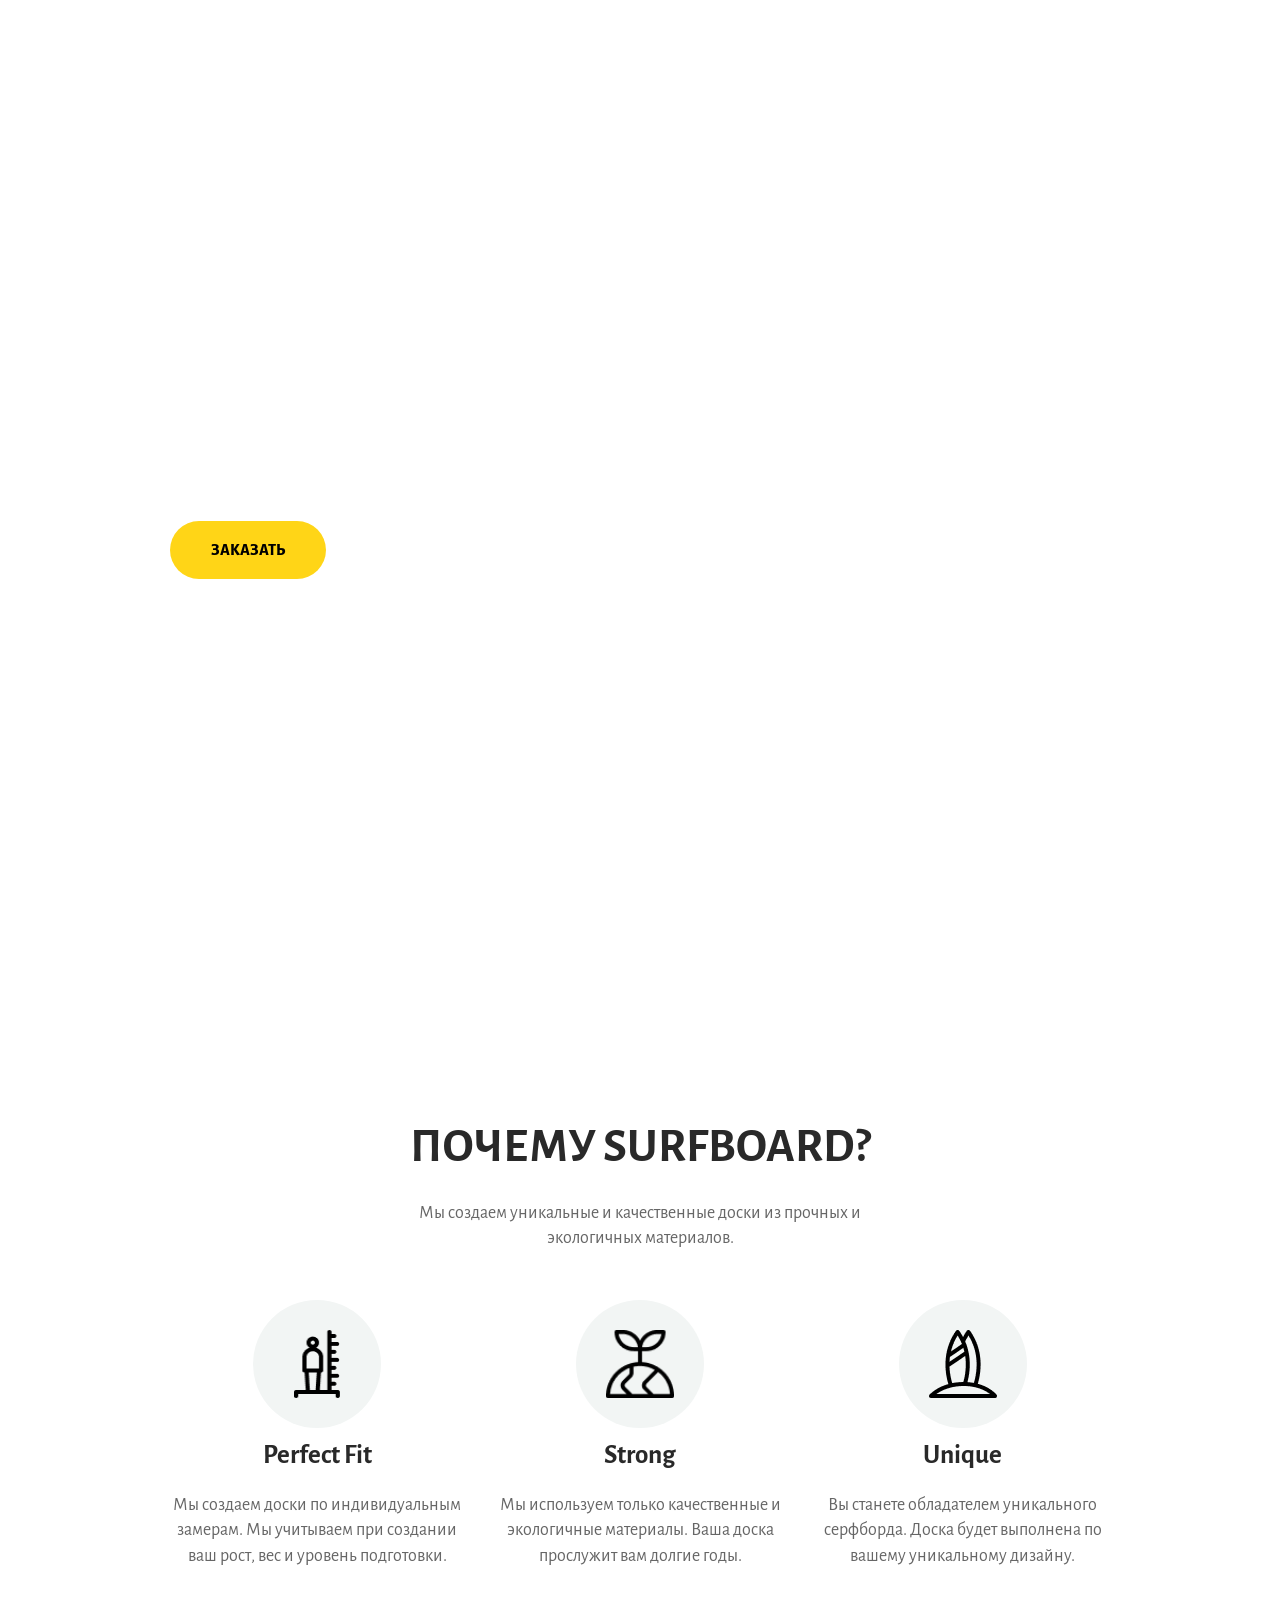
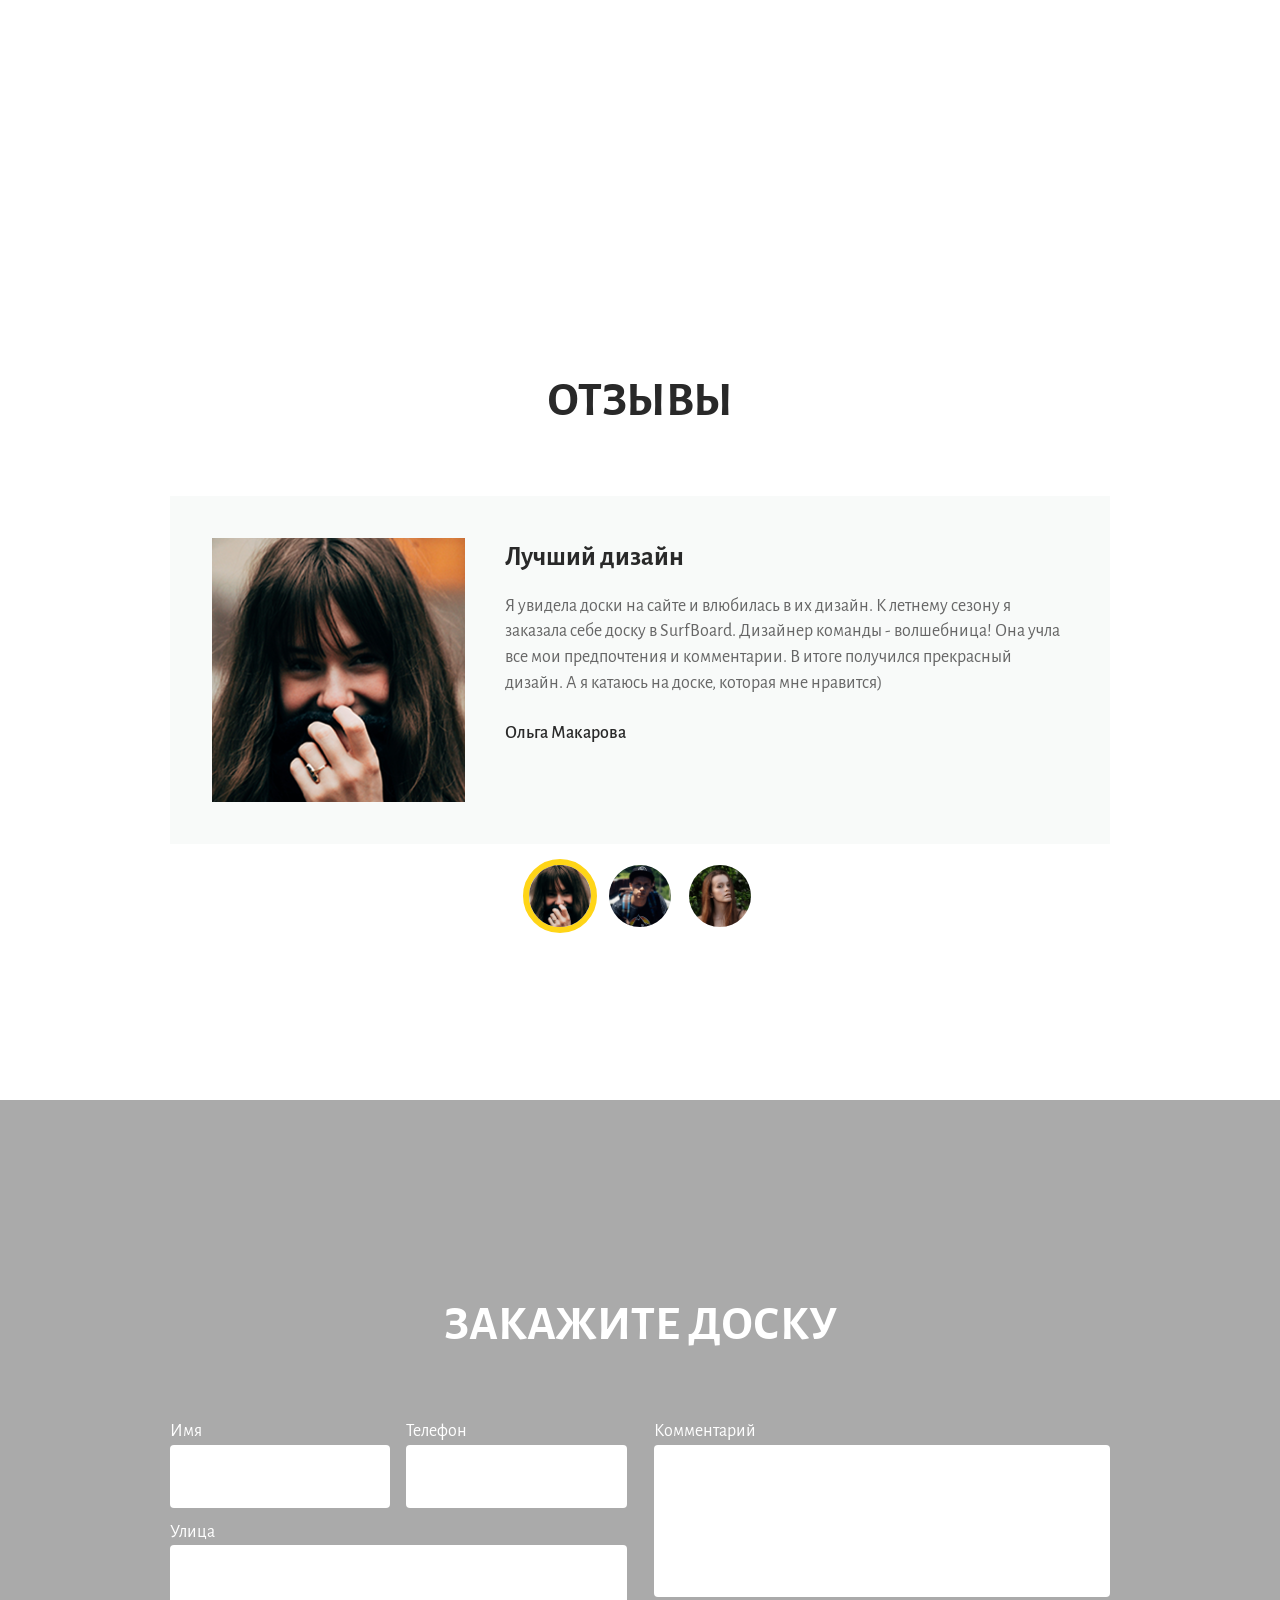
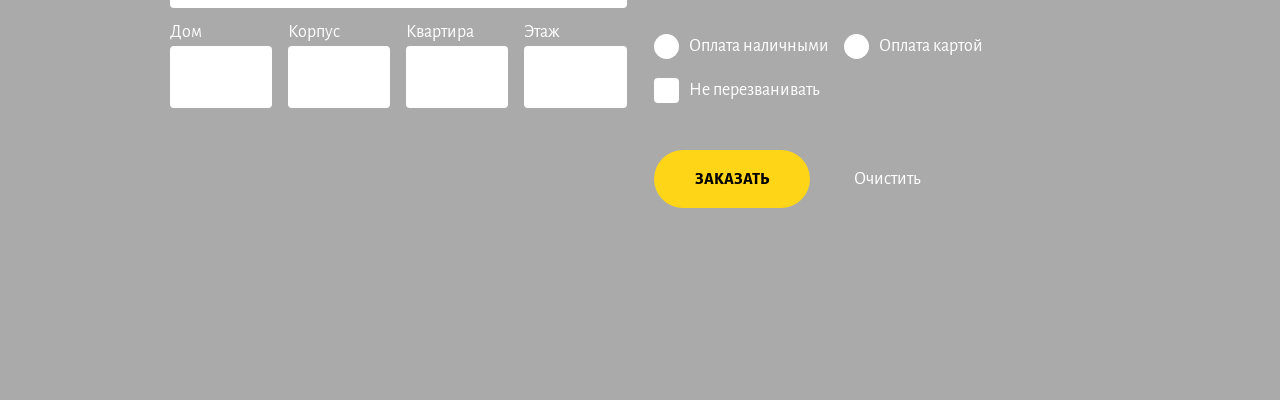
==== surfboard/index.html @ 2a843756 "Add files via upload 4 cекции из дизайн-макета" ====
<!DOCTYPE html>
<html lang="en">

<head>
  <meta charset="UTF-8">
  <meta http-equiv="X-UA-Compatible" content="IE=edge">
  <meta name="viewport" content="width=device-width, initial-scale=1.0">
  <title>SurfBoard</title>
  <link rel="stylesheet" href="./css/main.css">
</head>

<body>

  <div class="wrapper">

    <div class="main-content">

      <section class="hero">
        <div class="container hero__container">
          <header class="header">
            <img src="./img/icons/logo.png" alt="Surfboard" class="logo__img">
            <nav class="menu">
              <ul class="menu__list">
                <li class="menu__item">
                  <a href="#" class="menu__link">О нас</a>
                </li>
                <li class="menu__item">
                  <a href="#" class="menu__link">Серфборды</a>
                </li>
                <li class="menu__item">
                  <a href="#" class="menu__link">Команда</a>
                </li>
                <li class="menu__item">
                  <a href="#" class="menu__link">Меню</a>
                </li>
                <li class="menu__item">
                  <a href="#" class="menu__link">Отзывы</a>
                </li>
                <li class="menu__item">
                  <a href="#" class="menu__link">Как мы работаем</a>
                </li>
                <li class="menu__item">
                  <a href="#" class="menu__link">Контакты</a>
                </li>
              </ul>
            </nav>
            <address class="contacts">
              <a href="tel: +7 800 903 90 90" class="contacts__phone">
                <span class="contacts__phone__icon">
                  <img src="./img/icons/phone-icon.png" alt="Phone" class="contacts__phone__icon--elem">
                </span>
                <span class="contacts__phone__text">8 800 903 90 90</span>
              </a>
            </address>
          </header>
          <div class="hero__text-section">
            <h1 class="hero__title">Профессиональные доски для серфинга</h1>
            <div class="hero__subtitle">Самый большой выбор серфбордов в мире</div>
            <a href="#" class="btn btn--yellow">Заказать</a>
          </div>
          <div class="hero__icons-section">
            <ul class="features">
              <li class="features__item feature">
                <div class="feature__icon">
                  <img src="./img/icons/surf-icon.png" alt="Surf" class="feature__icon--elem">
                </div>
                <div class="feature__text">
                  Уникальный дизайн
                </div>
              </li>
              <li class="features__item feature">
                <div class="feature__icon">
                  <img src="./img/icons/material-icon.png" alt="Material" class="feature__icon--elem">
                </div>
                <div class="feature__text">
                  Прочные материалы
                </div>
              </li>
              <li class="features__item feature">
                <div class="feature__icon">
                  <img src="./img/icons/delivery-icon.png" alt="Delivery" class="feature__icon--elem">
                </div>
                <div class="feature__text">
                  Быстрая доставка
                </div>
              </li>
            </ul>
          </div>
        </div>
      </section>

      <section class="section">
        <div class="container">
          <div class="headline">
            <h2 class="section__title headline__title">почему Surfboard?</h2>
            <div class="headline__subtitle">Мы создаем уникальные и качественные доски из прочных и экологичных
              материалов.</div>
          </div>
          <ul class="benefits">
            <li class="benefits__item benefit">
              <div class="benefit__img-wrapper">
                <img src="./img/icons/fit-icon.png" alt="Perfect fit" class="benefit__img benefit__img--fit ">
              </div>
              <div class="benefit__text">
                <h3 class="benefit__title">Perfect Fit</h3>
                <div class="benefit__desc">
                  <p>Мы создаем доски по индивидуальным замерам. Мы учитываем при создании ваш
                    рост, вес и уровень подготовки.</p>
                </div>
              </div>
            </li>
            <li class="benefits__item benefit">
              <div class="benefit__img-wrapper">
                <img src="./img/icons/strong-icon.png" alt="Strong" class="benefit__img">
              </div>
              <div class="benefit__text">
                <h3 class="benefit__title">Strong</h3>
                <div class="benefit__desc">
                  <p>Мы используем только качественные и экологичные материалы. Ваша доска прослужит вам долгие годы.
                  </p>
                </div>
              </div>
            </li>
            <li class="benefits__item benefit">
              <div class="benefit__img-wrapper">
                <img src="./img/icons/unique-icon.png" alt="Unique" class="benefit__img">
              </div>
              <div class="benefit__text">
                <h3 class="benefit__title">Unique</h3>
                <div class="benefit__desc">
                  <p>Вы станете обладателем уникального серфборда. Доска будет выполнена по вашему уникальному дизайну.
                  </p>
                </div>
              </div>
            </li>
          </ul>
        </div>
      </section>

      <section class="section">
        <div class="container">
          <h2 class="section__title">отзывы</h2>
          <div class="reviews">
            <div class="reviews__display">
              <div class="reviews__display-inner">
                <div class="reviews__avatar">
                  <img src="./img/content/girl.png" alt="girl" class="reviews__avatar-img">
                </div>
                <article class="reviews__content">
                  <h3 class="reviews__title">Лучший дизайн</h3>
                  <div class="reviews__text">
                    <p>Я увидела доски на сайте и влюбилась в их дизайн. К летнему сезону я заказала себе доску в
                      SurfBoard. Дизайнер команды - волшебница! Она учла все мои предпочтения и комментарии. В итоге
                      получился прекрасный дизайн. А я катаюсь на доске, которая мне нравится)
                    </p>
                  </div>
                  <div class="reviews__author">Ольга Макарова</div>
                </article>
              </div>
            </div>
            <ul class="reviews__switcher">
              <li class="reviews__switcher-item avatar avatar--active">
                <a href="#" class="avatar__link">
                  <img src="./img/content/girl.png" alt="girl" class="avatar__img">
                </a>
              </li>
              <li class="reviews__switcher-item avatar">
                <a href="#" class="avatar__link">
                  <img src="./img/content/boy.png" alt="boy" class="avatar__img">
                </a>
              </li>
              <li class="reviews__switcher-item avatar">
                <a href="#" class="avatar__link">
                  <img src="./img/content/woman.png" alt="woman" class="avatar__img">
                </a>
              </li>
            </ul>
          </div>
        </div>
      </section>

      <section class="section order-section section--font-white">
        <div class="container">
          <h2 class="section__title">закажите доску</h2>
          <form class="form">
            <div class="form__col">
              <div class="form__row">
                <label class="form__block">
                  <div class="form__title">Имя</div>
                  <input type="text" class="form__input">
                </label>
                <label class="form__block">
                  <div class="form__title">Телефон</div>
                  <input type="text" class="form__input">
                </label>
              </div>
              <div class="form__row">
                <label class="form__block">
                  <div class="form__title">Улица</div>
                  <input type="text" class="form__input">
                </label>
              </div>
              <div class="form__row">
                <label class="form__block">
                  <div class="form__title">Дом</div>
                  <input type="text" class="form__input">
                </label>
                <label class="form__block">
                  <div class="form__title">Корпус</div>
                  <input type="text" class="form__input">
                </label>
                <label class="form__block">
                  <div class="form__title">Квартира</div>
                  <input type="text" class="form__input">
                </label>
                <label class="form__block">
                  <div class="form__title">Этаж</div>
                  <input type="text" class="form__input">
                </label>
              </div>
            </div>
            <div class="form__col">
              <div class="form__row">
                <label class="form__block">
                  <div class="form__title">Комментарий</div>
                  <textarea class="form__input form__input--textarea"></textarea>
                </label>
              </div>
              <div class="radio__space">
              <div class="form__controls">
                <label class="radio">
                  <input type="radio" name="option" class="radio__elem">
                  <div class="radio__visible"></div>
                  <div class="radio__title">Оплата наличными</div>
                </label>
                <label class="radio">
                  <input type="radio" name="option" class="radio__elem">
                  <div class="radio__visible"></div>
                  <div class="radio__title">Оплата картой</div>
                </label>
              </div>
              <div class="form__controls">
                <label class="radio radio--checkbox">
                  <input type="checkbox" class="radio__elem">
                  <div class="radio__visible"></div>
                  <div class="radio__title">Не перезванивать</div>
                </label>
              </div>
            </div>
              <div class="form__btns">
                <input type="submit" class="btn btn--yellow" value="Заказать">
                <input type="reset" class="btn btn--transparent" value="Очистить">
              </div>
            </div>
          </form>
        </div>
      </section>
    </div>
  </div>

  <nav class="fixed-menu">
    <ul class="fixed-menu__list">
      <li class="fixed-menu__item fixed-menu__item--active">
        <a href="#" class="fixed-menu__link"></a>
      </li>
      <li class="fixed-menu__item">
        <a href="#" class="fixed-menu__link"></a>
      </li>
      <li class="fixed-menu__item">
        <a href="#" class="fixed-menu__link"></a>
      </li>
      <li class="fixed-menu__item">
        <a href="#" class="fixed-menu__link"></a>
      </li>
      <li class="fixed-menu__item">
        <a href="#" class="fixed-menu__link"></a>
      </li>
      <li class="fixed-menu__item">
        <a href="#" class="fixed-menu__link"></a>
      </li>
      <li class="fixed-menu__item">
        <a href="#" class="fixed-menu__link"></a>
      </li>
      <li class="fixed-menu__item">
        <a href="#" class="fixed-menu__link"></a>
      </li>
      <li class="fixed-menu__item">
        <a href="#" class="fixed-menu__link"></a>
      </li>
    </ul>
  </nav>
</body>

</html>
---- surfboard/css/main.css ----
/*! normalize.css v8.0.1 | MIT License | github.com/necolas/normalize.css */
/* Document
   ========================================================================== */
/**
 * 1. Correct the line height in all browsers.
 * 2. Prevent adjustments of font size after orientation changes in iOS.
 */
@import 'https://fonts.googleapis.com/css2?family=Alegreya+Sans:wght@300;400;500;700;800&display=swap';
html {
  line-height: 1.15; /* 1 */
  -webkit-text-size-adjust: 100%; /* 2 */
}

/* Sections
   ========================================================================== */
/**
 * Remove the margin in all browsers.
 */
body {
  margin: 0;
}

/**
 * Render the `main` element consistently in IE.
 */
main {
  display: block;
}

/**
 * Correct the font size and margin on `h1` elements within `section` and
 * `article` contexts in Chrome, Firefox, and Safari.
 */
h1 {
  font-size: 2em;
  margin: 0.67em 0;
}

/* Grouping content
   ========================================================================== */
/**
 * 1. Add the correct box sizing in Firefox.
 * 2. Show the overflow in Edge and IE.
 */
hr {
  -webkit-box-sizing: content-box;
          box-sizing: content-box; /* 1 */
  height: 0; /* 1 */
  overflow: visible; /* 2 */
}

/**
 * 1. Correct the inheritance and scaling of font size in all browsers.
 * 2. Correct the odd `em` font sizing in all browsers.
 */
pre {
  font-family: monospace, monospace; /* 1 */
  font-size: 1em; /* 2 */
}

/* Text-level semantics
   ========================================================================== */
/**
 * Remove the gray background on active links in IE 10.
 */
a {
  background-color: transparent;
}

/**
 * 1. Remove the bottom border in Chrome 57-
 * 2. Add the correct text decoration in Chrome, Edge, IE, Opera, and Safari.
 */
abbr[title] {
  border-bottom: none; /* 1 */
  text-decoration: underline; /* 2 */
  -webkit-text-decoration: underline dotted;
          text-decoration: underline dotted; /* 2 */
}

/**
 * Add the correct font weight in Chrome, Edge, and Safari.
 */
b,
strong {
  font-weight: bolder;
}

/**
 * 1. Correct the inheritance and scaling of font size in all browsers.
 * 2. Correct the odd `em` font sizing in all browsers.
 */
code,
kbd,
samp {
  font-family: monospace, monospace; /* 1 */
  font-size: 1em; /* 2 */
}

/**
 * Add the correct font size in all browsers.
 */
small {
  font-size: 80%;
}

/**
 * Prevent `sub` and `sup` elements from affecting the line height in
 * all browsers.
 */
sub,
sup {
  font-size: 75%;
  line-height: 0;
  position: relative;
  vertical-align: baseline;
}

sub {
  bottom: -0.25em;
}

sup {
  top: -0.5em;
}

/* Embedded content
   ========================================================================== */
/**
 * Remove the border on images inside links in IE 10.
 */
img {
  border-style: none;
}

/* Forms
   ========================================================================== */
/**
 * 1. Change the font styles in all browsers.
 * 2. Remove the margin in Firefox and Safari.
 */
button,
input,
optgroup,
select,
textarea {
  font-family: inherit; /* 1 */
  font-size: 100%; /* 1 */
  line-height: 1.15; /* 1 */
  margin: 0; /* 2 */
}

/**
 * Show the overflow in IE.
 * 1. Show the overflow in Edge.
 */
button,
input { /* 1 */
  overflow: visible;
}

/**
 * Remove the inheritance of text transform in Edge, Firefox, and IE.
 * 1. Remove the inheritance of text transform in Firefox.
 */
button,
select { /* 1 */
  text-transform: none;
}

/**
 * Correct the inability to style clickable types in iOS and Safari.
 */
button,
[type=button],
[type=reset],
[type=submit] {
  -webkit-appearance: button;
}

/**
 * Remove the inner border and padding in Firefox.
 */
button::-moz-focus-inner,
[type=button]::-moz-focus-inner,
[type=reset]::-moz-focus-inner,
[type=submit]::-moz-focus-inner {
  border-style: none;
  padding: 0;
}

/**
 * Restore the focus styles unset by the previous rule.
 */
button:-moz-focusring,
[type=button]:-moz-focusring,
[type=reset]:-moz-focusring,
[type=submit]:-moz-focusring {
  outline: 1px dotted ButtonText;
}

/**
 * Correct the padding in Firefox.
 */
fieldset {
  padding: 0.35em 0.75em 0.625em;
}

/**
 * 1. Correct the text wrapping in Edge and IE.
 * 2. Correct the color inheritance from `fieldset` elements in IE.
 * 3. Remove the padding so developers are not caught out when they zero out
 *    `fieldset` elements in all browsers.
 */
legend {
  -webkit-box-sizing: border-box;
          box-sizing: border-box; /* 1 */
  color: inherit; /* 2 */
  display: table; /* 1 */
  max-width: 100%; /* 1 */
  padding: 0; /* 3 */
  white-space: normal; /* 1 */
}

/**
 * Add the correct vertical alignment in Chrome, Firefox, and Opera.
 */
progress {
  vertical-align: baseline;
}

/**
 * Remove the default vertical scrollbar in IE 10+.
 */
textarea {
  overflow: auto;
}

/**
 * 1. Add the correct box sizing in IE 10.
 * 2. Remove the padding in IE 10.
 */
[type=checkbox],
[type=radio] {
  -webkit-box-sizing: border-box;
          box-sizing: border-box; /* 1 */
  padding: 0; /* 2 */
}

/**
 * Correct the cursor style of increment and decrement buttons in Chrome.
 */
[type=number]::-webkit-inner-spin-button,
[type=number]::-webkit-outer-spin-button {
  height: auto;
}

/**
 * 1. Correct the odd appearance in Chrome and Safari.
 * 2. Correct the outline style in Safari.
 */
[type=search] {
  -webkit-appearance: textfield; /* 1 */
  outline-offset: -2px; /* 2 */
}

/**
 * Remove the inner padding in Chrome and Safari on macOS.
 */
[type=search]::-webkit-search-decoration {
  -webkit-appearance: none;
}

/**
 * 1. Correct the inability to style clickable types in iOS and Safari.
 * 2. Change font properties to `inherit` in Safari.
 */
::-webkit-file-upload-button {
  -webkit-appearance: button; /* 1 */
  font: inherit; /* 2 */
}

/* Interactive
   ========================================================================== */
/*
 * Add the correct display in Edge, IE 10+, and Firefox.
 */
details {
  display: block;
}

/*
 * Add the correct display in all browsers.
 */
summary {
  display: list-item;
}

/* Misc
   ========================================================================== */
/**
 * Add the correct display in IE 10+.
 */
template {
  display: none;
}

/**
 * Add the correct display in IE 10.
 */
[hidden] {
  display: none;
}

html, body {
  height: 100%;
}

body {
  font-size: 18px;
  font-family: "Alegreya Sans", Arial, sans-serif;
  -webkit-font-smoothing: antialiased;
  -moz-osx-font-smoothing: grayscale;
  line-height: 1.42;
  position: relative;
  color: #666;
}

.wrapper {
  position: relative;
  overflow: hidden;
  min-width: 960px;
  min-height: 100%;
}

.container {
  margin: 0 auto;
  width: 940px;
}

* {
  -webkit-box-sizing: border-box;
          box-sizing: border-box;
}

ul {
  margin: 0;
  padding: 0;
}
ul li {
  list-style: none;
}

button {
  border: none;
  background: transparent;
  cursor: pointer;
}

h1, h2, h3, h4, h5, h6 {
  margin: 0;
  font-weight: normal;
}

table {
  border-collapse: collapse;
  border-spacing: 0;
}

a {
  color: inherit;
  text-decoration: none;
}

.hero {
  background: url("../../img/decor/beach.png") 0 0/cover no-repeat;
  height: 100vh;
  min-height: 650px;
  color: #fff;
}

.hero__container {
  display: -webkit-box;
  display: -ms-flexbox;
  display: flex;
  -webkit-box-orient: vertical;
  -webkit-box-direction: normal;
      -ms-flex-direction: column;
          flex-direction: column;
  -webkit-box-pack: justify;
      -ms-flex-pack: justify;
          justify-content: space-between;
  height: 100%;
  padding: 28px 0 66px;
}

.hero__text-section {
  width: 46%;
}

.hero__title {
  font-size: 48px;
  line-height: 1.1;
  font-weight: 700;
  margin-bottom: 17px;
  text-transform: uppercase;
}

.hero__subtitle {
  font-size: 21px;
  margin-bottom: 39px;
  padding-right: 10%;
}

.header {
  display: -webkit-box;
  display: -ms-flexbox;
  display: flex;
  -webkit-box-align: center;
      -ms-flex-align: center;
          align-items: center;
  -webkit-box-pack: justify;
      -ms-flex-pack: justify;
          justify-content: space-between;
}

.menu__list {
  display: -webkit-box;
  display: -ms-flexbox;
  display: flex;
  -webkit-box-align: center;
      -ms-flex-align: center;
          align-items: center;
}

.menu__item {
  margin-right: 22px;
}
.menu__item:last-child {
  margin-right: 0;
}

.contacts__phone {
  font-size: 22px;
  display: -webkit-box;
  display: -ms-flexbox;
  display: flex;
  -webkit-box-align: center;
      -ms-flex-align: center;
          align-items: center;
}

.contacts__phone__icon--elem {
  width: 13px;
  height: 14px;
  margin-right: 6px;
}

.features {
  display: -webkit-box;
  display: -ms-flexbox;
  display: flex;
}

.features__item {
  margin-right: 33px;
}
.features__item:last-child {
  margin-right: 0;
}

.feature {
  display: -webkit-box;
  display: -ms-flexbox;
  display: flex;
}

.feature__icon {
  width: 35px;
  height: 35px;
  margin-right: 14px;
}

.feature__text {
  font-size: 16px;
  width: 90px;
}

.btn {
  font-size: 16px;
  font-weight: 800;
  padding: 21px 41px;
  text-transform: uppercase;
  border-radius: 100px;
  line-height: 1;
  border: none;
  -webkit-transition: 0.3s;
  transition: 0.3s;
  cursor: pointer;
}
.btn--yellow {
  background: #FFD517;
  color: #000;
}
.btn--yellow:hover {
  color: #FFD517;
  background: #000;
}
.btn--transparent {
  background: transparent;
  color: #fff;
  text-transform: none;
  font-weight: 400;
  font-size: 18px;
}
.btn--transparent:hover {
  color: #000;
  background: transparent;
}

.section {
  height: 100vh;
  min-height: 650px;
  display: -webkit-box;
  display: -ms-flexbox;
  display: flex;
  -webkit-box-orient: vertical;
  -webkit-box-direction: normal;
      -ms-flex-direction: column;
          flex-direction: column;
  -webkit-box-pack: center;
      -ms-flex-pack: center;
          justify-content: center;
}
.section--font-white {
  z-index: 1;
  position: relative;
  background: url("../../img/decor/wave.png") 0 0/cover no-repeat;
  color: #fff;
}
.section--font-white::before {
  content: "";
  display: block;
  position: absolute;
  height: 100%;
  width: 100%;
  left: 0;
  top: 0;
  background-color: rgba(43, 43, 43, 0.4);
  z-index: -1;
}
.section--font-white .section__title {
  color: inherit;
}

.section__title {
  font-size: 48px;
  font-weight: 700;
  color: #292929;
  margin-bottom: 60px;
  text-align: center;
  text-transform: uppercase;
}

.section--font-white {
  z-index: 1;
  position: relative;
  background: url("../../img/decor/wave.png") 0 0/cover no-repeat;
  color: #fff;
}
.section--font-white::before {
  content: "";
  display: block;
  position: absolute;
  height: 100%;
  width: 100%;
  left: 0;
  top: 0;
  background-color: rgba(43, 43, 43, 0.4);
  z-index: -1;
}
.section--font-white .section__title {
  color: #fff;
}

.headline {
  text-align: center;
  margin-bottom: 48px;
}

.headline__title {
  margin-bottom: 20px;
}

.headline__subtitle {
  padding: 0 26%;
}

.benefits {
  display: -webkit-box;
  display: -ms-flexbox;
  display: flex;
}

.benefits__item {
  -webkit-box-flex: 1;
      -ms-flex: 1;
          flex: 1;
  padding: 0 1.5%;
  position: relative;
}
.benefits__item:before {
  content: url("../../img/decor/dots.png");
  position: absolute;
  top: 52px;
  right: 0;
  -webkit-transform: translateX(50%);
          transform: translateX(50%);
}
.benefits__item:first-child {
  padding-left: 0;
}
.benefits__item:last-child {
  padding-right: 0;
}
.benefits__item:last-child:before {
  display: none;
}

.benefit {
  text-align: center;
}

.benefit__img-wrapper {
  display: inline-block;
  width: 128px;
  height: 128px;
  position: relative;
  background: #F2F5F4;
  border-radius: 50%;
  overflow: hidden;
}

.benefit__img {
  height: 68px;
  width: 68px;
  position: absolute;
  top: 50%;
  left: 50%;
  -webkit-transform: translate(-50%, -50%);
          transform: translate(-50%, -50%);
}

.benefit__img--fit {
  width: 46px;
}

.benefit__title {
  color: #292929;
  font-size: 27px;
  font-weight: 700;
}

.reviews__display {
  background: #F8FAF9;
  padding: 42px;
  margin-bottom: 15px;
}

.reviews__display-inner {
  display: -webkit-box;
  display: -ms-flexbox;
  display: flex;
}

.reviews__avatar {
  width: 253px;
  height: 264px;
}

.reviews__avatar-img {
  -o-object-fit: cover;
     object-fit: cover;
  height: 100%;
  width: 100%;
}

.reviews__content {
  -webkit-box-flex: 1;
      -ms-flex: 1;
          flex: 1;
  margin-left: 40px;
}

.reviews__title {
  font-weight: 700;
  font-size: 27px;
  color: #292929;
  margin-bottom: 14px;
}

.reviews__text {
  margin-bottom: 25px;
}

.reviews__author {
  font-weight: 500;
  font-size: 18px;
  color: #292929;
}

.reviews__switcher {
  display: -webkit-box;
  display: -ms-flexbox;
  display: flex;
  -webkit-box-pack: center;
      -ms-flex-pack: center;
          justify-content: center;
}

.avatar {
  width: 74px;
  height: 74px;
  border: 6px solid transparent;
  border-radius: 50%;
  overflow: hidden;
  position: relative;
  margin-right: 6px;
}
.avatar:last-child {
  margin-right: 0;
}
.avatar--active {
  border-color: #FFD517;
}

.avatar__link {
  position: absolute;
  top: 0;
  left: 0;
  bottom: 0;
  right: 0;
  display: block;
}

.avatar__img {
  display: block;
  width: 100%;
  height: 100%;
  -o-object-fit: cover;
     object-fit: cover;
}

.form {
  display: -webkit-box;
  display: -ms-flexbox;
  display: flex;
}

.form__col {
  -webkit-box-flex: 1;
      -ms-flex: 1;
          flex: 1;
  margin-right: 27px;
}
.form__col:last-child {
  margin-right: 0;
}

.form__row {
  display: -webkit-box;
  display: -ms-flexbox;
  display: flex;
  margin-bottom: 12px;
}

.form__block {
  -webkit-box-flex: 1;
      -ms-flex: 1;
          flex: 1;
  margin-right: 16px;
}
.form__block:last-child {
  margin-right: 0;
}

.form__input {
  width: 100%;
  border: none;
  padding: 18px 12px;
  border: solid 3px transparent;
  border-radius: 4px;
}
.form__input--textarea {
  height: 152px;
  resize: none;
  margin-bottom: 16px;
}
.form__input:focus {
  border-color: #FFD517;
  outline: none;
}

.form__controls {
  display: -webkit-box;
  display: -ms-flexbox;
  display: flex;
  -ms-flex-wrap: wrap;
      flex-wrap: wrap;
}

.radio {
  display: -webkit-box;
  display: -ms-flexbox;
  display: flex;
  cursor: pointer;
  -webkit-user-select: none;
     -moz-user-select: none;
      -ms-user-select: none;
          user-select: none;
  margin-right: 15px;
  margin-bottom: 19px;
}
.radio:last-child {
  margin-bottom: 0;
}
.radio--checkbox .radio__visible {
  border-radius: 4px;
}
.radio--checkbox .radio__visible:before {
  content: "";
  background: url("../../img/icons/check-icon.png") center center no-repeat;
}

.radio__elem {
  display: none;
}
.radio__elem:checked ~ .radio__visible::before {
  display: block;
}

.radio__visible {
  width: 25px;
  height: 25px;
  position: relative;
  border-radius: 50%;
  background: #fff;
  margin-right: 10px;
}
.radio__visible:before {
  content: "";
  width: 13px;
  height: 13px;
  position: absolute;
  background: #FFD517;
  display: none;
  border-radius: 50%;
  top: 50%;
  left: 50%;
  -webkit-transform: translate(-50%, -50%);
          transform: translate(-50%, -50%);
}

.radio__space {
  margin-bottom: 45px;
}

.fixed-menu {
  z-index: 100;
  position: fixed;
  top: 20%;
  right: 3%;
}

.fixed-menu__item {
  margin-bottom: 5px;
}
.fixed-menu__item:last-child {
  margin-bottom: 0;
}
.fixed-menu__item--active .fixed-menu__link {
  border-color: #fff;
}

.fixed-menu__link {
  display: block;
  width: 16px;
  height: 16px;
  border-radius: 50%;
  border: 1px solid transparent;
  position: relative;
}
.fixed-menu__link:before {
  content: "";
  position: absolute;
  display: block;
  width: 6px;
  height: 6px;
  border-radius: 50%;
  background: #fff;
  top: 50%;
  left: 50%;
  -webkit-transform: translate(-50%, -50%);
          transform: translate(-50%, -50%);
}
/*# sourceMappingURL=main.css.map */
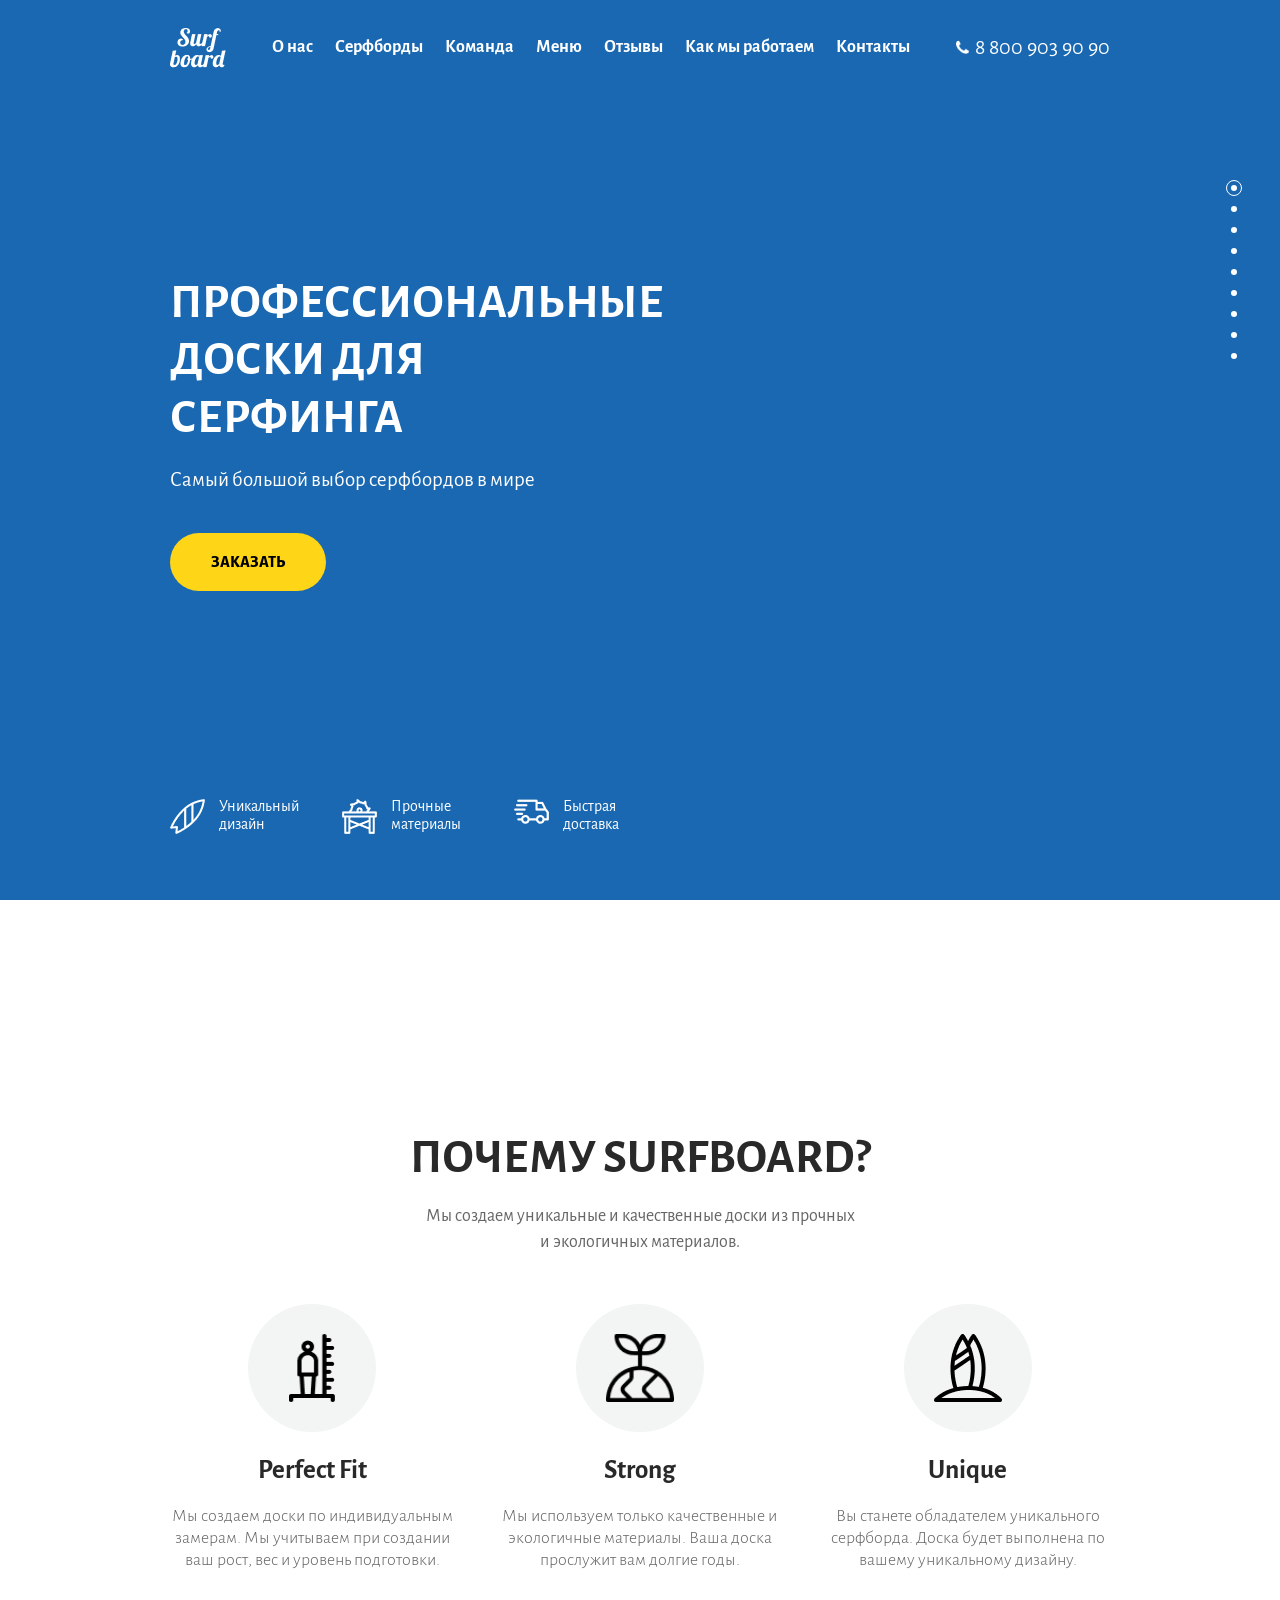
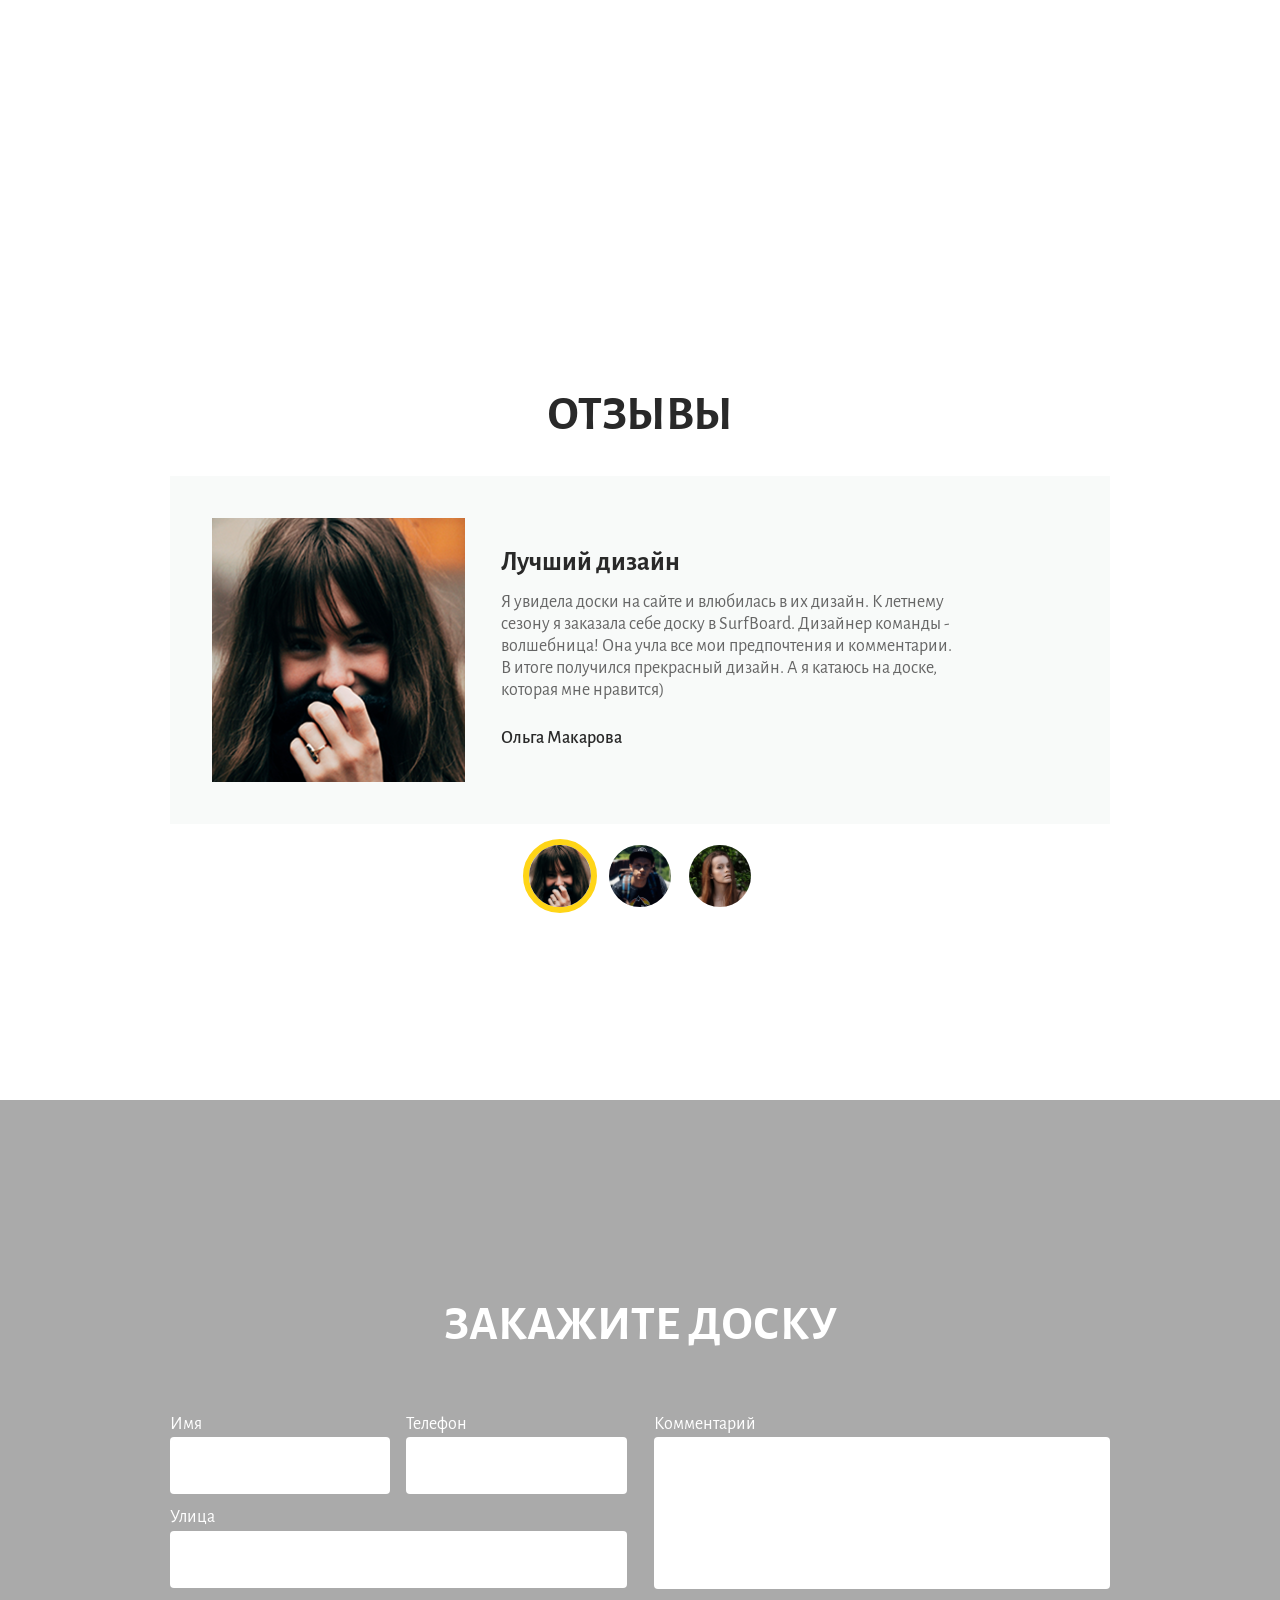
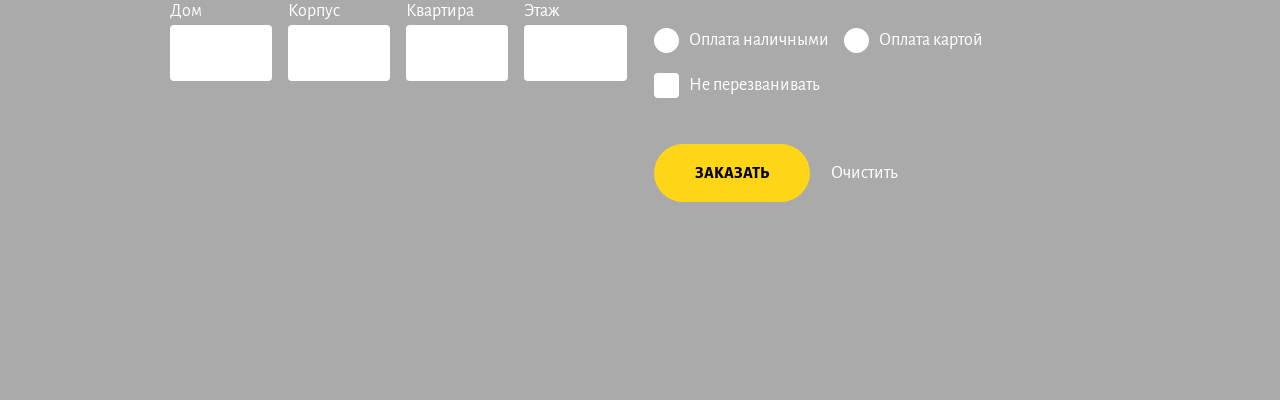
==== commit 8f2592a5: "Внесла правки" ====
--- a/surfboard/index.html
+++ b/surfboard/index.html
@@ -15,7 +15,7 @@
 
     <div class="main-content">
 
-      <section class="hero">
+      <section class="section hero">
         <div class="container hero__container">
           <header class="header">
             <img src="./img/icons/logo.png" alt="Surfboard" class="logo__img">
@@ -137,10 +137,10 @@
         </div>
       </section>
 
-      <section class="section">
+      <section class="section reviews">
         <div class="container">
-          <h2 class="section__title">отзывы</h2>
-          <div class="reviews">
+          <h2 class="section__title reviews__main-title">отзывы</h2>
+          <div class="reviews__main-content">
             <div class="reviews__display">
               <div class="reviews__display-inner">
                 <div class="reviews__avatar">
@@ -181,7 +181,7 @@
 
       <section class="section order-section section--font-white">
         <div class="container">
-          <h2 class="section__title">закажите доску</h2>
+          <h2 class="section__title order-section__title">закажите доску</h2>
           <form class="form">
             <div class="form__col">
               <div class="form__row">
@@ -220,7 +220,7 @@
               </div>
             </div>
             <div class="form__col">
-              <div class="form__row">
+              <div class="form__row form__row--textarea">
                 <label class="form__block">
                   <div class="form__title">Комментарий</div>
                   <textarea class="form__input form__input--textarea"></textarea>
@@ -228,12 +228,12 @@
               </div>
               <div class="radio__space">
               <div class="form__controls">
-                <label class="radio">
+                <label class="radio form__controls-radio">
                   <input type="radio" name="option" class="radio__elem">
                   <div class="radio__visible"></div>
                   <div class="radio__title">Оплата наличными</div>
                 </label>
-                <label class="radio">
+                <label class="radio form__controls-radio">
                   <input type="radio" name="option" class="radio__elem">
                   <div class="radio__visible"></div>
                   <div class="radio__title">Оплата картой</div>
--- a/surfboard/css/main.css
+++ b/surfboard/css/main.css
@@ -362,6 +362,10 @@
   font-weight: normal;
 }
 
+p {
+  margin: 0;
+}
+
 table {
   border-collapse: collapse;
   border-spacing: 0;
@@ -373,9 +377,7 @@
 }
 
 .hero {
-  background: url("../../img/decor/beach.png") 0 0/cover no-repeat;
-  height: 100vh;
-  min-height: 650px;
+  background: url("../../img/decor/beach.png") 0 0/cover no-repeat #1968B1;
   color: #fff;
 }
 
@@ -400,7 +402,7 @@
 
 .hero__title {
   font-size: 48px;
-  line-height: 1.1;
+  line-height: 1.2;
   font-weight: 700;
   margin-bottom: 17px;
   text-transform: uppercase;
@@ -435,9 +437,14 @@
 
 .menu__item {
   margin-right: 22px;
+  font-weight: 700;
 }
 .menu__item:last-child {
   margin-right: 0;
+}
+
+.contacts {
+  font-style: normal;
 }
 
 .contacts__phone {
@@ -473,6 +480,9 @@
   display: -webkit-box;
   display: -ms-flexbox;
   display: flex;
+  -webkit-box-align: center;
+      -ms-flex-align: center;
+          align-items: center;
 }
 
 .feature__icon {
@@ -483,10 +493,20 @@
 
 .feature__text {
   font-size: 16px;
+  line-height: 1.12;
   width: 90px;
 }
 
 .btn {
+  display: -webkit-inline-box;
+  display: -ms-inline-flexbox;
+  display: inline-flex;
+  -webkit-box-align: center;
+      -ms-flex-align: center;
+          align-items: center;
+  -webkit-box-pack: center;
+      -ms-flex-pack: center;
+          justify-content: center;
   font-size: 16px;
   font-weight: 800;
   padding: 21px 41px;
@@ -494,8 +514,8 @@
   border-radius: 100px;
   line-height: 1;
   border: none;
-  -webkit-transition: 0.3s;
-  transition: 0.3s;
+  -webkit-transition: background 0.3s, color 0.3s;
+  transition: background 0.3s, color 0.3s;
   cursor: pointer;
 }
 .btn--yellow {
@@ -512,6 +532,7 @@
   text-transform: none;
   font-weight: 400;
   font-size: 18px;
+  padding: 21px 18px;
 }
 .btn--transparent:hover {
   color: #000;
@@ -556,8 +577,8 @@
 .section__title {
   font-size: 48px;
   font-weight: 700;
+  line-height: 1.2;
   color: #292929;
-  margin-bottom: 60px;
   text-align: center;
   text-transform: uppercase;
 }
@@ -585,15 +606,16 @@
 
 .headline {
   text-align: center;
-  margin-bottom: 48px;
+  margin-bottom: 49px;
 }
 
 .headline__title {
-  margin-bottom: 20px;
+  margin-bottom: 17px;
+  line-height: 1.22;
 }
 
 .headline__subtitle {
-  padding: 0 26%;
+  padding: 0 27%;
 }
 
 .benefits {
@@ -606,7 +628,7 @@
   -webkit-box-flex: 1;
       -ms-flex: 1;
           flex: 1;
-  padding: 0 1.5%;
+  padding: 0 2.3%;
   position: relative;
 }
 .benefits__item:before {
@@ -639,6 +661,7 @@
   background: #F2F5F4;
   border-radius: 50%;
   overflow: hidden;
+  margin-bottom: 13px;
 }
 
 .benefit__img {
@@ -658,7 +681,18 @@
 .benefit__title {
   color: #292929;
   font-size: 27px;
+  line-height: 1.18;
   font-weight: 700;
+  margin-bottom: 20px;
+}
+
+.benefit__desc {
+  font-weight: 300;
+  line-height: 1.22;
+}
+
+.reviews__main-title {
+  margin-bottom: 32px;
 }
 
 .reviews__display {
@@ -689,11 +723,14 @@
   -webkit-box-flex: 1;
       -ms-flex: 1;
           flex: 1;
-  margin-left: 40px;
+  margin-left: 36px;
+  padding-top: 28px;
+  max-width: 463px;
 }
 
 .reviews__title {
   font-weight: 700;
+  line-height: 1.18;
   font-size: 27px;
   color: #292929;
   margin-bottom: 14px;
@@ -701,11 +738,12 @@
 
 .reviews__text {
   margin-bottom: 25px;
+  line-height: 1.22;
 }
 
 .reviews__author {
   font-weight: 500;
-  font-size: 18px;
+  line-height: 1.33;
   color: #292929;
 }
 
@@ -771,7 +809,10 @@
   display: -webkit-box;
   display: -ms-flexbox;
   display: flex;
-  margin-bottom: 12px;
+  margin-bottom: 13px;
+}
+.form__row--textarea {
+  margin-bottom: 30px;
 }
 
 .form__block {
@@ -784,17 +825,21 @@
   margin-right: 0;
 }
 
+.form__title {
+  line-height: 1.22;
+  margin-bottom: 2px;
+}
+
 .form__input {
   width: 100%;
   border: none;
-  padding: 18px 12px;
+  padding: 15px 12px;
   border: solid 3px transparent;
   border-radius: 4px;
 }
 .form__input--textarea {
   height: 152px;
   resize: none;
-  margin-bottom: 16px;
 }
 .form__input:focus {
   border-color: #FFD517;
@@ -807,6 +852,17 @@
   display: flex;
   -ms-flex-wrap: wrap;
       flex-wrap: wrap;
+  margin-bottom: 19px;
+}
+.form__controls:last-child {
+  margin-bottom: 0;
+}
+
+.form__controls-radio {
+  margin-right: 15px;
+}
+.form__controls-radio:last-child {
+  margin-right: 0;
 }
 
 .radio {
@@ -818,8 +874,6 @@
      -moz-user-select: none;
       -ms-user-select: none;
           user-select: none;
-  margin-right: 15px;
-  margin-bottom: 19px;
 }
 .radio:last-child {
   margin-bottom: 0;
@@ -903,4 +957,8 @@
   -webkit-transform: translate(-50%, -50%);
           transform: translate(-50%, -50%);
 }
+
+.order-section__title {
+  margin-bottom: 59px;
+}
 /*# sourceMappingURL=main.css.map */
